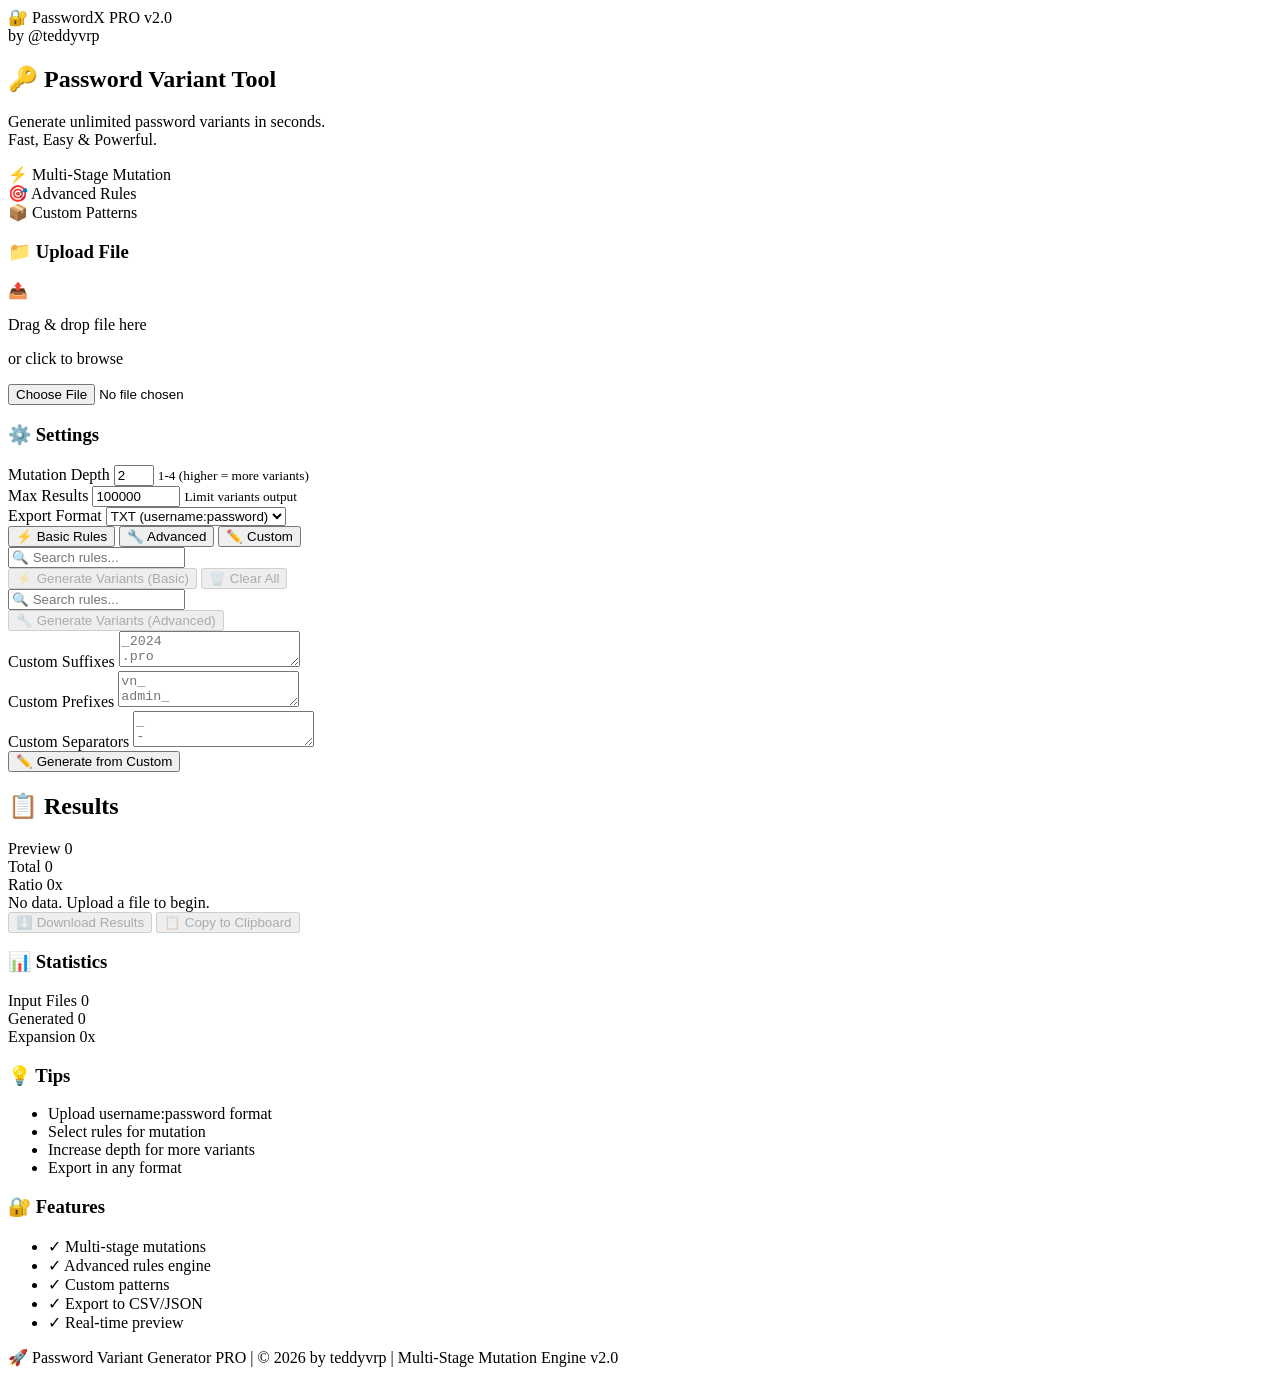
==== index.html @ eb2cd12a "Add files via upload" ====
<!DOCTYPE html>
<html lang="vi">
<head>
  <meta charset="UTF-8">
  <meta name="viewport" content="width=device-width, initial-scale=1.0">
  <title>🔑 Password Variant Tool PRO by @teddyvrp</title>
  <link rel="stylesheet" href="css/style.css">
</head>
<body>
  <!-- Navbar -->
  <nav class="navbar">
    <div class="navbar-container">
      <div class="navbar-logo">
        <span class="logo-icon">🔐</span>
        <span class="logo-text">PasswordX</span>
        <span class="version-badge">PRO v2.0</span>
      </div>
      <div class="navbar-info">
        <span class="by-credit">by @teddyvrp</span>
      </div>
    </div>
  </nav>

  <!-- Hero Section -->
  <section class="hero">
    <div class="hero-background"></div>
    <div class="hero-content">
      <h1 class="hero-title">🔑 Password Variant Tool</h1>
      <p class="hero-subtitle">Generate unlimited password variants in seconds.<br>Fast, Easy & Powerful.</p>
      <div class="hero-features">
        <div class="feature-badge">⚡ Multi-Stage Mutation</div>
        <div class="feature-badge">🎯 Advanced Rules</div>
        <div class="feature-badge">📦 Custom Patterns</div>
      </div>
    </div>
  </section>

  <!-- Main Container -->
  <div class="main-container">
    
    <!-- Left Sidebar -->
    <aside class="sidebar">
      <div class="sidebar-section">
        <h3 class="section-title">📁 Upload File</h3>
        <div class="file-upload" id="uploadArea">
          <div class="upload-icon">📤</div>
          <p class="upload-text">Drag & drop file here</p>
          <p class="upload-hint">or click to browse</p>
          <input type="file" id="fileInput" accept=".txt,.csv" />
        </div>
        <div class="file-stats" id="fileStats" style="display: none;">
          <div class="stat-item">
            <span class="stat-label">File Size</span>
            <span class="stat-value" id="fileSize">0 KB</span>
          </div>
          <div class="stat-item">
            <span class="stat-label">Records</span>
            <span class="stat-value" id="recordCount">0</span>
          </div>
        </div>
      </div>

      <div class="sidebar-section">
        <h3 class="section-title">⚙️ Settings</h3>
        <div class="settings-form">
          <div class="form-group">
            <label>Mutation Depth</label>
            <input type="number" id="mutationDepth" min="1" max="4" value="2">
            <small>1-4 (higher = more variants)</small>
          </div>
          <div class="form-group">
            <label>Max Results</label>
            <input type="number" id="maxResults" min="1000" max="1000000" value="100000">
            <small>Limit variants output</small>
          </div>
          <div class="form-group">
            <label>Export Format</label>
            <select id="exportFormat">
              <option value="txt">TXT (username:password)</option>
              <option value="csv">CSV</option>
              <option value="json">JSON</option>
            </select>
          </div>
        </div>
      </div>
    </aside>

    <!-- Main Content -->
    <main class="content">
      
      <!-- Tabs -->
      <div class="tabs-container">
        <div class="tabs-header">
          <button class="tab-button active" data-tab="basic">
            <span class="tab-icon">⚡</span>
            <span class="tab-label">Basic Rules</span>
          </button>
          <button class="tab-button" data-tab="advanced">
            <span class="tab-icon">🔧</span>
            <span class="tab-label">Advanced</span>
          </button>
          <button class="tab-button" data-tab="custom">
            <span class="tab-icon">✏️</span>
            <span class="tab-label">Custom</span>
          </button>
        </div>

        <!-- Basic Tab -->
        <div class="tab-content active" id="basic">
          <div class="tab-search">
            <input type="text" placeholder="🔍 Search rules..." id="searchBasic" onkeyup="filterRules('basic')">
          </div>
          <div class="rules-grid" id="basicRulesContainer"></div>
          <div class="tab-actions">
            <button class="btn btn-primary" id="generateBasicBtn" onclick="generateVariants('basic')" disabled>
              ⚡ Generate Variants (Basic)
            </button>
            <button class="btn btn-secondary" id="clearBtn" onclick="clearAll()" disabled>
              🗑️ Clear All
            </button>
          </div>
        </div>

        <!-- Advanced Tab -->
        <div class="tab-content" id="advanced">
          <div class="tab-search">
            <input type="text" placeholder="🔍 Search rules..." id="searchAdvanced" onkeyup="filterRules('advanced')">
          </div>
          <div class="rules-grid" id="advancedRulesContainer"></div>
          <div class="tab-actions">
            <button class="btn btn-primary" id="generateAdvBtn" onclick="generateVariants('advanced')" disabled>
              🔧 Generate Variants (Advanced)
            </button>
          </div>
        </div>

        <!-- Custom Tab -->
        <div class="tab-content" id="custom">
          <div class="custom-form">
            <div class="form-group">
              <label>Custom Suffixes</label>
              <textarea id="customSuffixes" placeholder="_2024&#10;.pro&#10;@vip&#10;-love&#10;123"></textarea>
            </div>
            <div class="form-group">
              <label>Custom Prefixes</label>
              <textarea id="customPrefixes" placeholder="vn_&#10;admin_&#10;test_"></textarea>
            </div>
            <div class="form-group">
              <label>Custom Separators</label>
              <textarea id="customSeparators" placeholder="_&#10;-&#10;.&#10;#"></textarea>
            </div>
          </div>
          <div class="tab-actions">
            <button class="btn btn-primary" onclick="generateVariants('custom')">
              ✏️ Generate from Custom
            </button>
          </div>
        </div>
      </div>

      <!-- Results Section -->
      <div class="results-section">
        <div class="results-header">
          <h2>📋 Results</h2>
          <div class="results-stats">
            <div class="stat-badge">
              <span class="stat-label">Preview</span>
              <span class="stat-value" id="count">0</span>
            </div>
            <div class="stat-badge">
              <span class="stat-label">Total</span>
              <span class="stat-value" id="totalCount">0</span>
            </div>
            <div class="stat-badge">
              <span class="stat-label">Ratio</span>
              <span class="stat-value" id="ratioCount">0x</span>
            </div>
          </div>
        </div>

        <!-- Progress Bar -->
        <div class="progress-section" id="progressSection" style="display: none;">
          <div class="progress-info">
            <span>Processing...</span>
            <span id="progressPercent">0%</span>
          </div>
          <div class="progress-bar">
            <div class="progress-fill" id="progressBar"></div>
          </div>
        </div>

        <!-- Output Box -->
        <div class="output-box" id="output">No data. Upload a file to begin.</div>

        <!-- Action Buttons -->
        <div class="results-actions">
          <button class="btn btn-primary" id="downloadBtn" onclick="downloadResults()" disabled>
            ⬇️ Download Results
          </button>
          <button class="btn btn-secondary" id="copyBtn" onclick="copyToClipboard()" disabled>
            📋 Copy to Clipboard
          </button>
          <button class="btn btn-secondary" id="stopBtn" onclick="stopProcessing()" style="display: none;">
            ⏹️ Stop
          </button>
        </div>
      </div>

    </main>

    <!-- Right Sidebar -->
    <aside class="right-sidebar">
      <div class="sidebar-card">
        <h3 class="card-title">📊 Statistics</h3>
        <div class="stats-list">
          <div class="stat-row">
            <span class="stat-name">Input Files</span>
            <span class="stat-num" id="statsFile">0</span>
          </div>
          <div class="stat-row">
            <span class="stat-name">Generated</span>
            <span class="stat-num" id="statsVariants">0</span>
          </div>
          <div class="stat-row">
            <span class="stat-name">Expansion</span>
            <span class="stat-num" id="statsRatio">0x</span>
          </div>
        </div>
      </div>

      <div class="sidebar-card">
        <h3 class="card-title">💡 Tips</h3>
        <ul class="tips-list">
          <li>Upload username:password format</li>
          <li>Select rules for mutation</li>
          <li>Increase depth for more variants</li>
          <li>Export in any format</li>
        </ul>
      </div>

      <div class="sidebar-card">
        <h3 class="card-title">🔐 Features</h3>
        <ul class="features-list">
          <li>✓ Multi-stage mutations</li>
          <li>✓ Advanced rules engine</li>
          <li>✓ Custom patterns</li>
          <li>✓ Export to CSV/JSON</li>
          <li>✓ Real-time preview</li>
        </ul>
      </div>
    </aside>

  </div>

  <!-- Footer -->
  <footer class="footer">
    <div class="footer-content">
      <p>🚀 Password Variant Generator PRO | © 2026 by teddyvrp | Multi-Stage Mutation Engine v2.0</p>
    </div>
  </footer>

  <script src="js/app.js"></script>
</body>
</html>
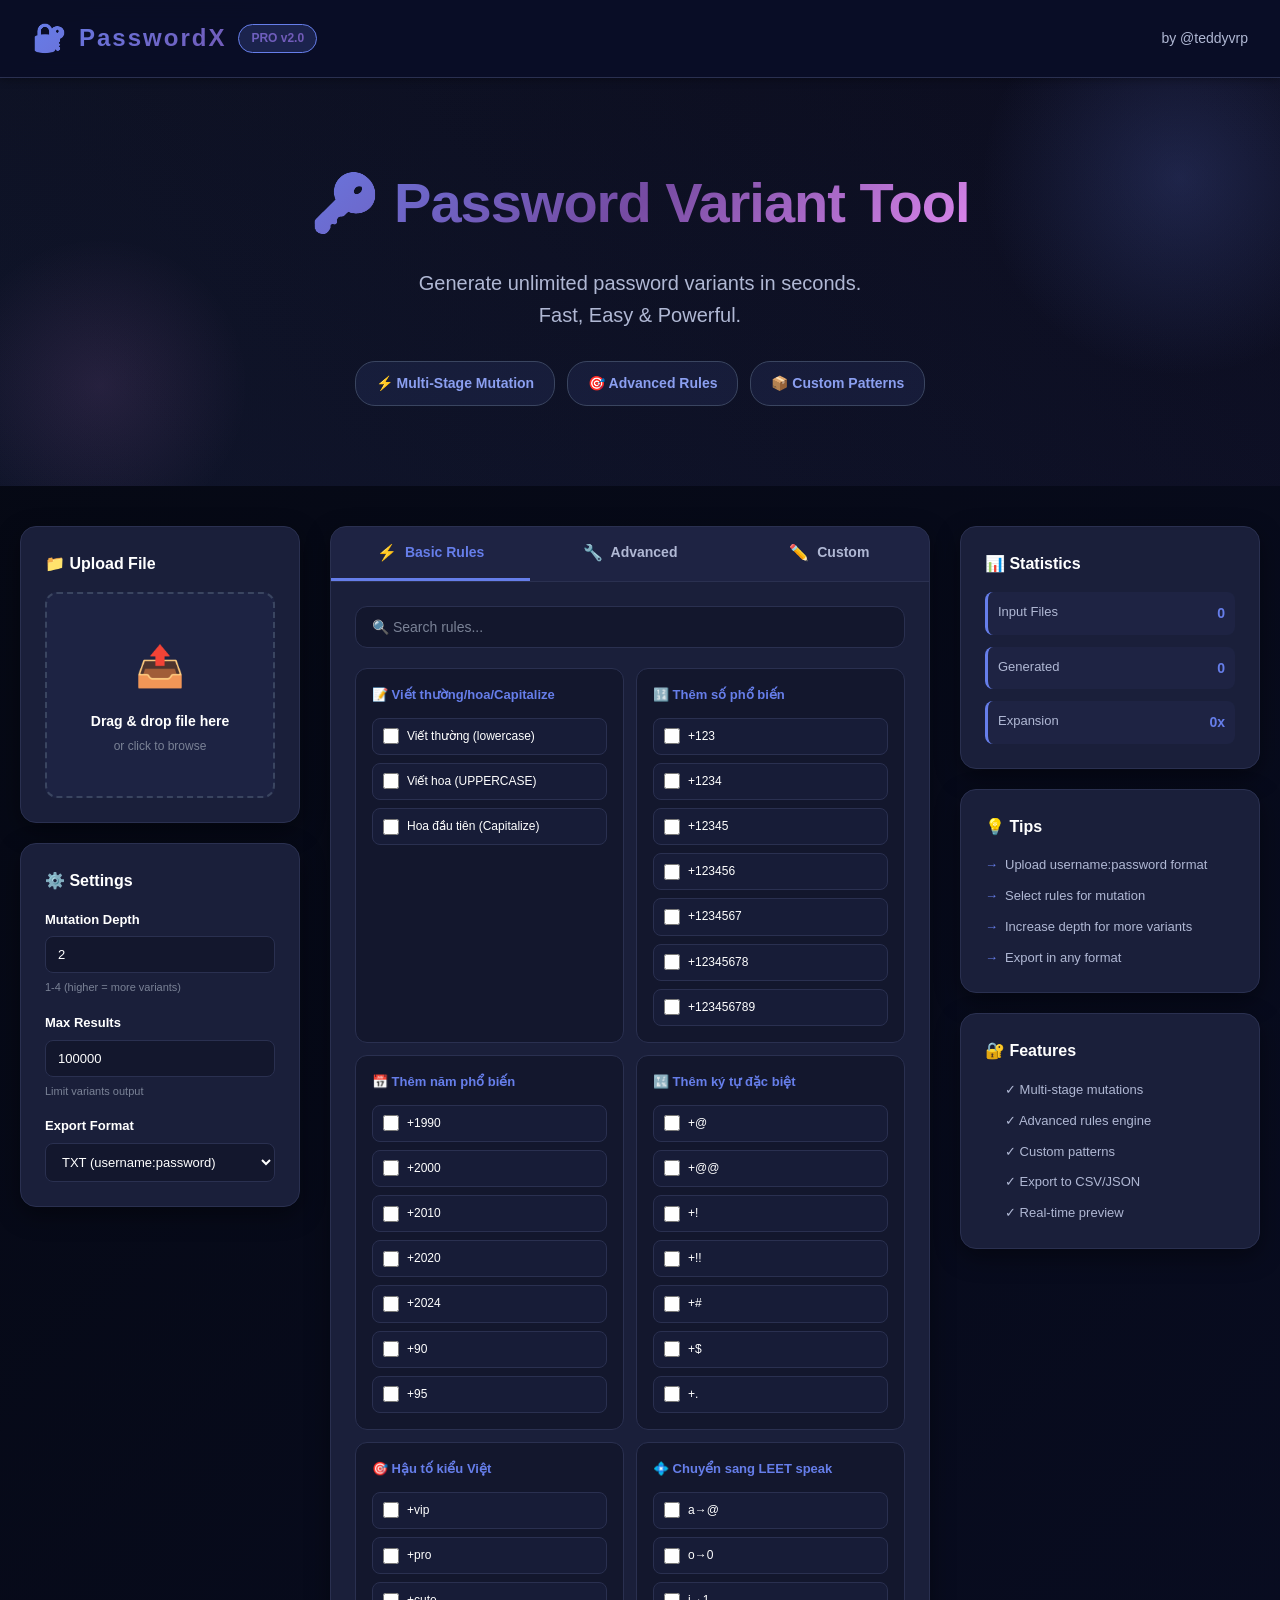
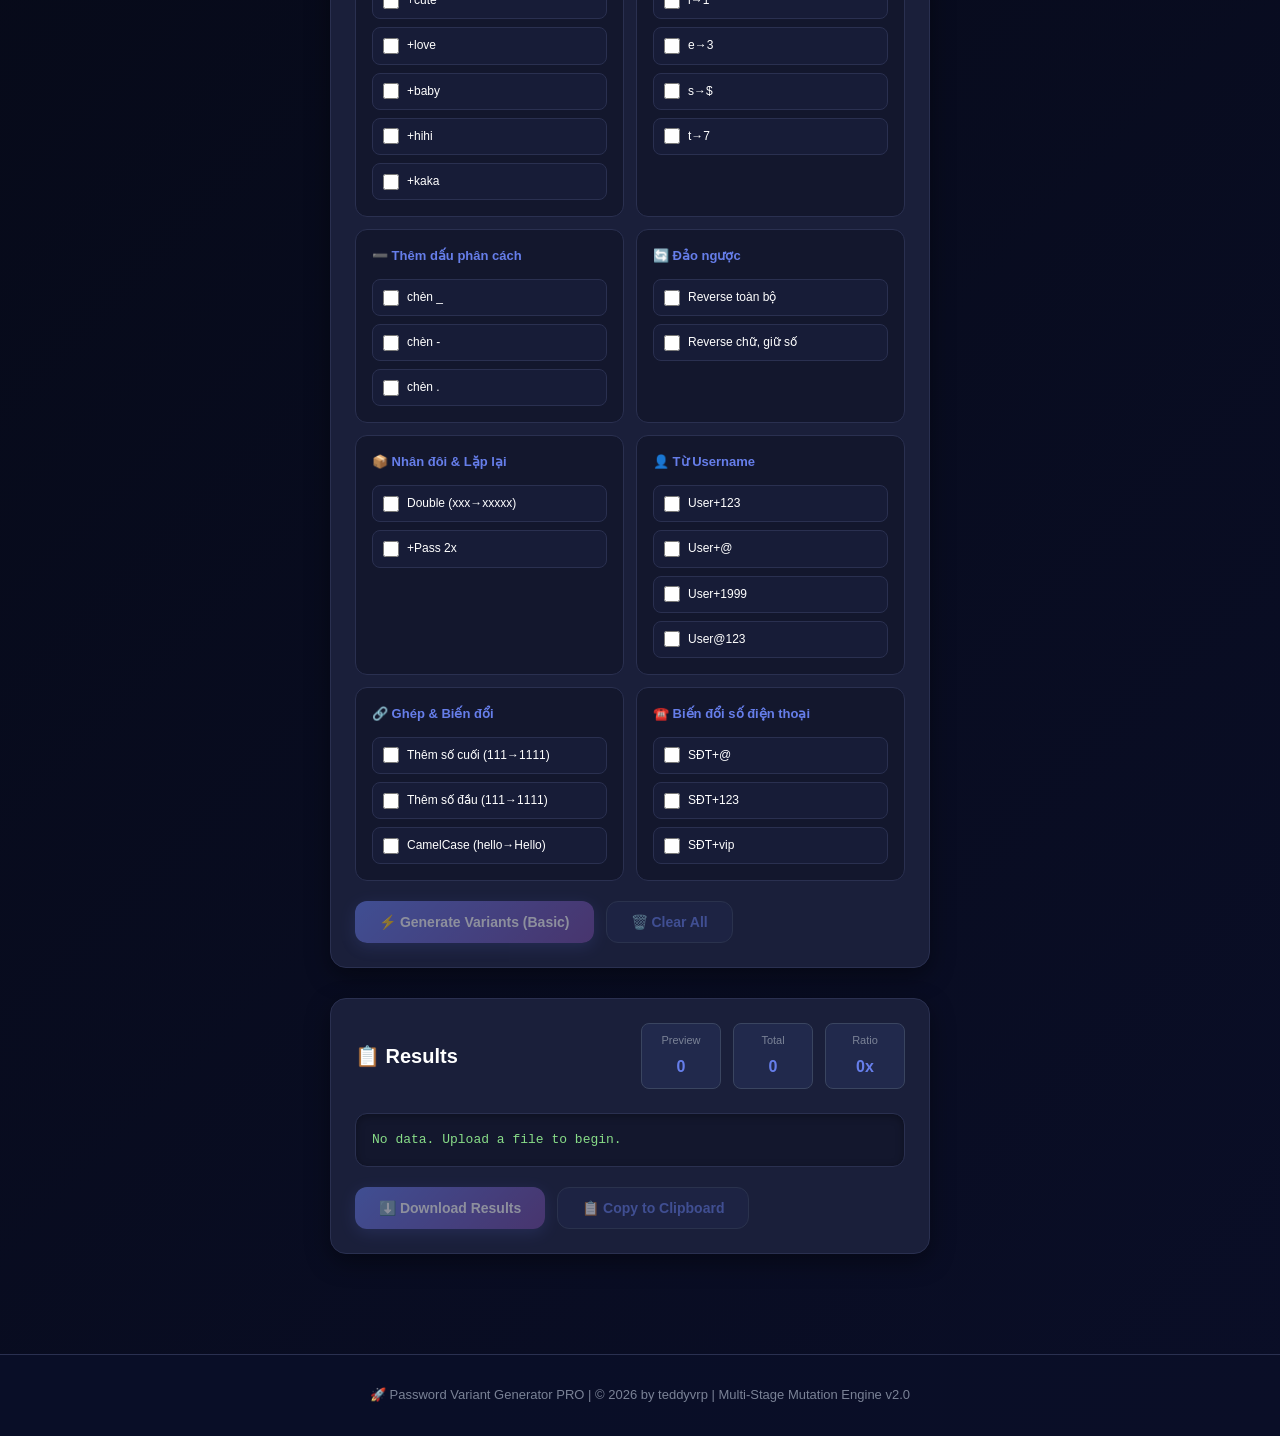
==== commit 71a212b5: "fix: restore variant generation and startup flow Agent-Logs-Url: https://github.com/Khactruongbol/te" ====
--- a/index.html
+++ b/index.html
@@ -4,7 +4,7 @@
   <meta charset="UTF-8">
   <meta name="viewport" content="width=device-width, initial-scale=1.0">
   <title>🔑 Password Variant Tool PRO by @teddyvrp</title>
-  <link rel="stylesheet" href="css/style.css">
+  <link rel="stylesheet" href="style.css">
 </head>
 <body>
   <!-- Navbar -->
@@ -259,6 +259,6 @@
     </div>
   </footer>
 
-  <script src="js/app.js"></script>
-</body>
-</html>+  <script src="app.js"></script>
+</body>
+</html>
--- a/style.css
+++ b/style.css
@@ -0,0 +1,1002 @@
+/* ============================================
+   VARIABLES & ROOT
+   ============================================ */
+
+:root {
+  --primary: #667eea;
+  --primary-light: #8b9ff0;
+  --primary-dark: #5568d3;
+  --secondary: #764ba2;
+  --accent: #f093fb;
+  --success: #4caf50;
+  --error: #f44336;
+  --info: #2196f3;
+
+  --bg-dark: #0a0e27;
+  --bg-darker: #050812;
+  --bg-card: #1a1f3a;
+  --bg-input: #13172d;
+
+  --text-primary: #ffffff;
+  --text-secondary: #b0b8d4;
+  --text-tertiary: #7a8296;
+
+  --border-color: #2a3050;
+  --border-light: #3a4560;
+
+  --shadow-sm: 0 2px 8px rgba(0, 0, 0, 0.3);
+  --shadow-md: 0 8px 24px rgba(0, 0, 0, 0.4);
+  --shadow-lg: 0 20px 60px rgba(0, 0, 0, 0.5);
+
+  --radius-sm: 8px;
+  --radius-md: 12px;
+  --radius-lg: 16px;
+
+  --transition: all 0.3s cubic-bezier(0.4, 0, 0.2, 1);
+}
+
+/* ============================================
+   GLOBAL STYLES
+   ============================================ */
+
+* {
+  margin: 0;
+  padding: 0;
+  box-sizing: border-box;
+}
+
+html {
+  scroll-behavior: smooth;
+}
+
+body {
+  font-family: -apple-system, BlinkMacSystemFont, "Segoe UI", Roboto, "Helvetica Neue", Arial, sans-serif;
+  background: linear-gradient(135deg, var(--bg-darker) 0%, var(--bg-dark) 100%);
+  color: var(--text-primary);
+  line-height: 1.6;
+  min-height: 100vh;
+}
+
+/* ============================================
+   NAVBAR
+   ============================================ */
+
+.navbar {
+  position: sticky;
+  top: 0;
+  z-index: 100;
+  background: rgba(10, 14, 39, 0.95);
+  backdrop-filter: blur(10px);
+  border-bottom: 1px solid var(--border-color);
+  padding: 1rem 2rem;
+  box-shadow: var(--shadow-sm);
+}
+
+.navbar-container {
+  max-width: 1600px;
+  margin: 0 auto;
+  display: flex;
+  justify-content: space-between;
+  align-items: center;
+}
+
+.navbar-logo {
+  display: flex;
+  align-items: center;
+  gap: 12px;
+  font-size: 24px;
+  font-weight: 700;
+  background: linear-gradient(135deg, var(--primary) 0%, var(--secondary) 100%);
+  -webkit-background-clip: text;
+  -webkit-text-fill-color: transparent;
+  background-clip: text;
+}
+
+.logo-icon {
+  font-size: 28px;
+  animation: bounce 2s infinite;
+}
+
+@keyframes bounce {
+  0%, 100% { transform: translateY(0); }
+  50% { transform: translateY(-8px); }
+}
+
+.logo-text {
+  letter-spacing: 2px;
+}
+
+.version-badge {
+  padding: 4px 12px;
+  background: rgba(102, 126, 234, 0.2);
+  border: 1px solid var(--primary);
+  border-radius: 20px;
+  font-size: 12px;
+  font-weight: 600;
+  color: var(--primary);
+}
+
+.navbar-info {
+  display: flex;
+  align-items: center;
+  gap: 20px;
+}
+
+.by-credit {
+  font-size: 14px;
+  color: var(--text-secondary);
+}
+
+/* ============================================
+   HERO SECTION
+   ============================================ */
+
+.hero {
+  position: relative;
+  padding: 80px 40px;
+  text-align: center;
+  overflow: hidden;
+}
+
+.hero-background {
+  position: absolute;
+  top: 0;
+  left: 0;
+  right: 0;
+  bottom: 0;
+  background: linear-gradient(45deg, rgba(102, 126, 234, 0.1) 0%, rgba(118, 75, 162, 0.05) 100%);
+  z-index: -1;
+}
+
+.hero-background::before {
+  content: "";
+  position: absolute;
+  width: 400px;
+  height: 400px;
+  background: radial-gradient(circle, rgba(102, 126, 234, 0.2) 0%, transparent 70%);
+  top: -100px;
+  right: -100px;
+  animation: float 6s ease-in-out infinite;
+}
+
+.hero-background::after {
+  content: "";
+  position: absolute;
+  width: 300px;
+  height: 300px;
+  background: radial-gradient(circle, rgba(240, 147, 251, 0.1) 0%, transparent 70%);
+  bottom: -50px;
+  left: -50px;
+  animation: float 8s ease-in-out infinite reverse;
+}
+
+@keyframes float {
+  0%, 100% { transform: translateY(0px); }
+  50% { transform: translateY(20px); }
+}
+
+.hero-content {
+  position: relative;
+  z-index: 1;
+  max-width: 800px;
+  margin: 0 auto;
+}
+
+.hero-title {
+  font-size: 56px;
+  font-weight: 800;
+  margin-bottom: 20px;
+  background: linear-gradient(135deg, #667eea 0%, #764ba2 50%, #f093fb 100%);
+  -webkit-background-clip: text;
+  -webkit-text-fill-color: transparent;
+  background-clip: text;
+  letter-spacing: -1px;
+}
+
+.hero-subtitle {
+  font-size: 20px;
+  color: var(--text-secondary);
+  margin-bottom: 30px;
+  line-height: 1.6;
+}
+
+.hero-features {
+  display: flex;
+  gap: 12px;
+  justify-content: center;
+  flex-wrap: wrap;
+}
+
+.feature-badge {
+  padding: 10px 20px;
+  background: rgba(102, 126, 234, 0.1);
+  border: 1px solid var(--border-light);
+  border-radius: 20px;
+  font-size: 14px;
+  font-weight: 600;
+  color: var(--primary-light);
+  transition: var(--transition);
+}
+
+.feature-badge:hover {
+  background: rgba(102, 126, 234, 0.2);
+  border-color: var(--primary);
+  transform: translateY(-2px);
+}
+
+/* ============================================
+   MAIN LAYOUT
+   ============================================ */
+
+.main-container {
+  max-width: 1600px;
+  margin: 0 auto;
+  padding: 40px 20px;
+  display: grid;
+  grid-template-columns: 280px 1fr 300px;
+  gap: 30px;
+}
+
+/* ============================================
+   SIDEBAR
+   ============================================ */
+
+.sidebar, .right-sidebar {
+  display: flex;
+  flex-direction: column;
+  gap: 20px;
+}
+
+.sidebar-section, .sidebar-card {
+  background: var(--bg-card);
+  border: 1px solid var(--border-color);
+  border-radius: var(--radius-lg);
+  padding: 24px;
+  box-shadow: var(--shadow-md);
+  transition: var(--transition);
+}
+
+.sidebar-section:hover, .sidebar-card:hover {
+  border-color: var(--border-light);
+  box-shadow: var(--shadow-lg);
+}
+
+.section-title, .card-title {
+  font-size: 16px;
+  font-weight: 700;
+  margin-bottom: 16px;
+  color: var(--text-primary);
+  display: flex;
+  align-items: center;
+  gap: 8px;
+}
+
+/* FILE UPLOAD */
+
+.file-upload {
+  border: 2px dashed var(--border-light);
+  border-radius: var(--radius-md);
+  padding: 40px 20px;
+  text-align: center;
+  cursor: pointer;
+  transition: var(--transition);
+  background: rgba(102, 126, 234, 0.05);
+}
+
+.file-upload:hover {
+  border-color: var(--primary);
+  background: rgba(102, 126, 234, 0.1);
+}
+
+.upload-icon {
+  font-size: 40px;
+  margin-bottom: 12px;
+  animation: bounce 2s infinite;
+}
+
+.upload-text {
+  font-size: 14px;
+  font-weight: 600;
+  color: var(--text-primary);
+  margin-bottom: 4px;
+}
+
+.upload-hint {
+  font-size: 12px;
+  color: var(--text-tertiary);
+}
+
+#fileInput {
+  display: none;
+}
+
+.file-stats {
+  display: grid;
+  gap: 12px;
+  margin-top: 16px;
+}
+
+.stat-item {
+  display: flex;
+  justify-content: space-between;
+  padding: 10px;
+  background: rgba(102, 126, 234, 0.1);
+  border-radius: var(--radius-sm);
+  font-size: 13px;
+}
+
+.stat-label {
+  color: var(--text-secondary);
+}
+
+.stat-value {
+  font-weight: 700;
+  color: var(--primary);
+}
+
+/* SETTINGS FORM */
+
+.settings-form, .custom-form {
+  display: flex;
+  flex-direction: column;
+  gap: 16px;
+}
+
+.form-group {
+  display: flex;
+  flex-direction: column;
+  gap: 6px;
+}
+
+.form-group label {
+  font-size: 13px;
+  font-weight: 600;
+  color: var(--text-primary);
+}
+
+.form-group input,
+.form-group select,
+.form-group textarea {
+  padding: 10px 12px;
+  background: var(--bg-input);
+  border: 1px solid var(--border-color);
+  border-radius: var(--radius-sm);
+  color: var(--text-primary);
+  font-size: 13px;
+  font-family: inherit;
+  transition: var(--transition);
+}
+
+.form-group input:focus,
+.form-group select:focus,
+.form-group textarea:focus {
+  outline: none;
+  border-color: var(--primary);
+  box-shadow: 0 0 0 3px rgba(102, 126, 234, 0.1);
+  background: rgba(102, 126, 234, 0.05);
+}
+
+.form-group small {
+  font-size: 11px;
+  color: var(--text-tertiary);
+}
+
+.form-group textarea {
+  resize: vertical;
+  min-height: 100px;
+  font-family: "Courier New", monospace;
+}
+
+/* STATISTICS CARDS */
+
+.stats-list {
+  display: flex;
+  flex-direction: column;
+  gap: 12px;
+}
+
+.stat-row {
+  display: flex;
+  justify-content: space-between;
+  padding: 10px;
+  background: rgba(102, 126, 234, 0.05);
+  border-radius: var(--radius-sm);
+  border-left: 3px solid var(--primary);
+}
+
+.stat-name {
+  font-size: 13px;
+  color: var(--text-secondary);
+}
+
+.stat-num {
+  font-size: 14px;
+  font-weight: 700;
+  color: var(--primary);
+}
+
+/* TIPS & FEATURES */
+
+.tips-list, .features-list {
+  list-style: none;
+  display: flex;
+  flex-direction: column;
+  gap: 10px;
+}
+
+.tips-list li, .features-list li {
+  font-size: 13px;
+  color: var(--text-secondary);
+  padding-left: 20px;
+  position: relative;
+}
+
+.tips-list li::before {
+  content: "→";
+  position: absolute;
+  left: 0;
+  color: var(--primary);
+  font-weight: 700;
+}
+
+.features-list li::before {
+  content: "";
+  position: absolute;
+  left: 0;
+}
+
+/* ============================================
+   MAIN CONTENT
+   ============================================ */
+
+.content {
+  display: flex;
+  flex-direction: column;
+  gap: 30px;
+}
+
+/* TABS */
+
+.tabs-container {
+  background: var(--bg-card);
+  border: 1px solid var(--border-color);
+  border-radius: var(--radius-lg);
+  overflow: hidden;
+  box-shadow: var(--shadow-md);
+}
+
+.tabs-header {
+  display: flex;
+  border-bottom: 1px solid var(--border-color);
+  background: rgba(102, 126, 234, 0.05);
+}
+
+.tab-button {
+  flex: 1;
+  padding: 16px 20px;
+  background: none;
+  border: none;
+  color: var(--text-secondary);
+  cursor: pointer;
+  font-size: 14px;
+  font-weight: 600;
+  display: flex;
+  align-items: center;
+  justify-content: center;
+  gap: 8px;
+  transition: var(--transition);
+  border-bottom: 3px solid transparent;
+  position: relative;
+}
+
+.tab-button:hover {
+  color: var(--primary-light);
+}
+
+.tab-button.active {
+  color: var(--primary);
+  border-bottom-color: var(--primary);
+}
+
+.tab-icon {
+  font-size: 16px;
+}
+
+.tab-label {
+  font-weight: 600;
+}
+
+.tab-content {
+  display: none;
+  padding: 24px;
+}
+
+.tab-content.active {
+  display: block;
+  animation: fadeIn 0.3s ease;
+}
+
+@keyframes fadeIn {
+  from { opacity: 0; transform: translateY(10px); }
+  to { opacity: 1; transform: translateY(0); }
+}
+
+.tab-search {
+  margin-bottom: 20px;
+}
+
+.tab-search input {
+  width: 100%;
+  padding: 12px 16px;
+  background: var(--bg-input);
+  border: 1px solid var(--border-color);
+  border-radius: var(--radius-md);
+  color: var(--text-primary);
+  font-size: 14px;
+  transition: var(--transition);
+}
+
+.tab-search input:focus {
+  outline: none;
+  border-color: var(--primary);
+  box-shadow: 0 0 0 3px rgba(102, 126, 234, 0.1);
+}
+
+.tab-search input::placeholder {
+  color: var(--text-tertiary);
+}
+
+/* RULES GRID */
+
+.rules-grid {
+  display: grid;
+  grid-template-columns: repeat(auto-fill, minmax(200px, 1fr));
+  gap: 12px;
+  margin-bottom: 20px;
+}
+
+.rule-group {
+  background: var(--bg-input);
+  border: 1px solid var(--border-color);
+  border-radius: var(--radius-md);
+  padding: 16px;
+  transition: var(--transition);
+}
+
+.rule-group:hover {
+  border-color: var(--primary);
+  box-shadow: 0 4px 12px rgba(102, 126, 234, 0.15);
+}
+
+.rule-group > label {
+  font-size: 13px;
+  font-weight: 700;
+  color: var(--primary);
+  display: block;
+  margin-bottom: 12px;
+}
+
+.subrules {
+  display: flex;
+  flex-direction: column;
+  gap: 8px;
+}
+
+.subrules label {
+  display: flex;
+  align-items: center;
+  padding: 8px 10px;
+  background: rgba(102, 126, 234, 0.05);
+  border: 1px solid var(--border-color);
+  border-radius: var(--radius-sm);
+  cursor: pointer;
+  font-size: 12px;
+  transition: var(--transition);
+}
+
+.subrules label:hover {
+  background: rgba(102, 126, 234, 0.1);
+  border-color: var(--primary);
+}
+
+.subrules input[type="checkbox"] {
+  width: 16px;
+  height: 16px;
+  margin-right: 8px;
+  cursor: pointer;
+  accent-color: var(--primary);
+}
+
+.subrules label:has(input:checked) {
+  background: rgba(102, 126, 234, 0.2);
+  border-color: var(--primary);
+  color: var(--primary);
+}
+
+.tab-actions {
+  display: flex;
+  gap: 12px;
+  flex-wrap: wrap;
+}
+
+/* RESULTS SECTION */
+
+.results-section {
+  background: var(--bg-card);
+  border: 1px solid var(--border-color);
+  border-radius: var(--radius-lg);
+  padding: 24px;
+  box-shadow: var(--shadow-md);
+}
+
+.results-header {
+  display: flex;
+  justify-content: space-between;
+  align-items: center;
+  margin-bottom: 24px;
+  flex-wrap: wrap;
+  gap: 16px;
+}
+
+.results-header h2 {
+  font-size: 20px;
+  color: var(--text-primary);
+}
+
+.results-stats {
+  display: flex;
+  gap: 12px;
+  flex-wrap: wrap;
+}
+
+.stat-badge {
+  background: rgba(102, 126, 234, 0.1);
+  border: 1px solid var(--border-light);
+  border-radius: var(--radius-sm);
+  padding: 8px 12px;
+  display: flex;
+  flex-direction: column;
+  align-items: center;
+  gap: 4px;
+  min-width: 80px;
+}
+
+.stat-badge .stat-label {
+  font-size: 11px;
+  color: var(--text-tertiary);
+}
+
+.stat-badge .stat-value {
+  font-size: 16px;
+  font-weight: 700;
+  color: var(--primary);
+}
+
+/* PROGRESS BAR */
+
+.progress-section {
+  margin-bottom: 20px;
+}
+
+.progress-info {
+  display: flex;
+  justify-content: space-between;
+  margin-bottom: 8px;
+  font-size: 13px;
+  color: var(--text-secondary);
+}
+
+.progress-bar {
+  width: 100%;
+  height: 6px;
+  background: var(--bg-input);
+  border-radius: 10px;
+  overflow: hidden;
+  border: 1px solid var(--border-color);
+}
+
+.progress-fill {
+  height: 100%;
+  background: linear-gradient(90deg, var(--primary), var(--secondary));
+  width: 0%;
+  transition: width 0.3s ease;
+}
+
+/* OUTPUT BOX */
+
+.output-box {
+  background: var(--bg-input);
+  border: 1px solid var(--border-color);
+  border-radius: var(--radius-md);
+  padding: 16px;
+  font-family: "Courier New", monospace;
+  font-size: 13px;
+  color: #88dd88;
+  white-space: pre-wrap;
+  word-wrap: break-word;
+  max-height: 500px;
+  overflow-y: auto;
+  line-height: 1.6;
+  margin-bottom: 20px;
+  box-shadow: inset 0 2px 8px rgba(0, 0, 0, 0.3);
+}
+
+.output-box::-webkit-scrollbar {
+  width: 8px;
+}
+
+.output-box::-webkit-scrollbar-track {
+  background: var(--bg-input);
+  border-radius: 10px;
+}
+
+.output-box::-webkit-scrollbar-thumb {
+  background: var(--primary);
+  border-radius: 10px;
+}
+
+.output-box::-webkit-scrollbar-thumb:hover {
+  background: var(--primary-light);
+}
+
+/* ACTION BUTTONS */
+
+.results-actions {
+  display: flex;
+  gap: 12px;
+  flex-wrap: wrap;
+}
+
+/* ============================================
+   BUTTONS
+   ============================================ */
+
+.btn {
+  padding: 12px 24px;
+  border: none;
+  border-radius: var(--radius-md);
+  cursor: pointer;
+  font-size: 14px;
+  font-weight: 600;
+  transition: var(--transition);
+  display: inline-flex;
+  align-items: center;
+  gap: 8px;
+  white-space: nowrap;
+}
+
+.btn-primary {
+  background: linear-gradient(135deg, var(--primary) 0%, var(--secondary) 100%);
+  color: white;
+  box-shadow: 0 4px 16px rgba(102, 126, 234, 0.3);
+}
+
+.btn-primary:hover:not(:disabled) {
+  transform: translateY(-2px);
+  box-shadow: 0 8px 24px rgba(102, 126, 234, 0.4);
+}
+
+.btn-primary:active:not(:disabled) {
+  transform: translateY(0);
+}
+
+.btn-secondary {
+  background: rgba(102, 126, 234, 0.1);
+  color: var(--primary);
+  border: 1px solid var(--border-light);
+}
+
+.btn-secondary:hover:not(:disabled) {
+  background: rgba(102, 126, 234, 0.2);
+  border-color: var(--primary);
+}
+
+.btn:disabled {
+  opacity: 0.5;
+  cursor: not-allowed;
+}
+
+/* ============================================
+   FOOTER
+   ============================================ */
+
+.footer {
+  background: rgba(10, 14, 39, 0.95);
+  border-top: 1px solid var(--border-color);
+  padding: 30px 20px;
+  text-align: center;
+  margin-top: 60px;
+}
+
+.footer-content p {
+  color: var(--text-tertiary);
+  font-size: 13px;
+}
+
+/* ============================================
+   NOTIFICATIONS
+   ============================================ */
+
+.toast {
+  position: fixed;
+  bottom: 30px;
+  right: 30px;
+  background: var(--bg-card);
+  color: var(--text-primary);
+  padding: 16px 24px;
+  border-radius: var(--radius-md);
+  box-shadow: var(--shadow-lg);
+  border: 1px solid var(--border-color);
+  animation: slideUp 0.3s ease;
+  z-index: 1000;
+  max-width: 300px;
+  font-size: 14px;
+}
+
+.toast.success {
+  border-left: 4px solid var(--success);
+}
+
+.toast.error {
+  border-left: 4px solid var(--error);
+}
+
+.toast.info {
+  border-left: 4px solid var(--info);
+}
+
+@keyframes slideUp {
+  from {
+    transform: translateY(100px);
+    opacity: 0;
+  }
+  to {
+    transform: translateY(0);
+    opacity: 1;
+  }
+}
+
+.toast.hide {
+  animation: slideDown 0.3s ease forwards;
+}
+
+@keyframes slideDown {
+  from {
+    transform: translateY(0);
+    opacity: 1;
+  }
+  to {
+    transform: translateY(100px);
+    opacity: 0;
+  }
+}
+
+/* ============================================
+   RESPONSIVE
+   ============================================ */
+
+@media (max-width: 1200px) {
+  .main-container {
+    grid-template-columns: 1fr;
+  }
+
+  .sidebar, .right-sidebar {
+    display: grid;
+    grid-template-columns: repeat(auto-fit, minmax(250px, 1fr));
+    gap: 20px;
+  }
+}
+
+@media (max-width: 768px) {
+  .hero {
+    padding: 40px 20px;
+  }
+
+  .hero-title {
+    font-size: 36px;
+  }
+
+  .hero-subtitle {
+    font-size: 16px;
+  }
+
+  .tabs-header {
+    flex-wrap: wrap;
+  }
+
+  .tab-button {
+    flex: 0 1 auto;
+    padding: 12px 16px;
+    font-size: 12px;
+  }
+
+  .tab-icon {
+    font-size: 14px;
+  }
+
+  .rules-grid {
+    grid-template-columns: repeat(auto-fill, minmax(150px, 1fr));
+  }
+
+  .main-container {
+    padding: 20px 10px;
+  }
+
+  .navbar {
+    padding: 1rem;
+  }
+
+  .navbar-container {
+    flex-direction: column;
+    gap: 12px;
+  }
+
+  .results-header {
+    flex-direction: column;
+    align-items: flex-start;
+  }
+
+  .results-stats {
+    width: 100%;
+  }
+
+  .btn {
+    flex: 1;
+    justify-content: center;
+  }
+
+  .tab-actions, .results-actions {
+    flex-direction: column;
+  }
+
+  .tab-actions .btn, .results-actions .btn {
+    width: 100%;
+  }
+}
+
+@media (max-width: 480px) {
+  .hero {
+    padding: 30px 15px;
+  }
+
+  .hero-title {
+    font-size: 28px;
+  }
+
+  .hero-subtitle {
+    font-size: 14px;
+  }
+
+  .hero-features {
+    flex-direction: column;
+  }
+
+  .feature-badge {
+    width: 100%;
+  }
+
+  .navbar-logo {
+    font-size: 18px;
+  }
+
+  .main-container {
+    gap: 15px;
+  }
+
+  .sidebar-section, .sidebar-card {
+    padding: 16px;
+  }
+
+  .tab-content {
+    padding: 16px;
+  }
+
+  .output-box {
+    font-size: 12px;
+    max-height: 300px;
+  }
+
+  .stat-badge {
+    flex: 1;
+  }
+}
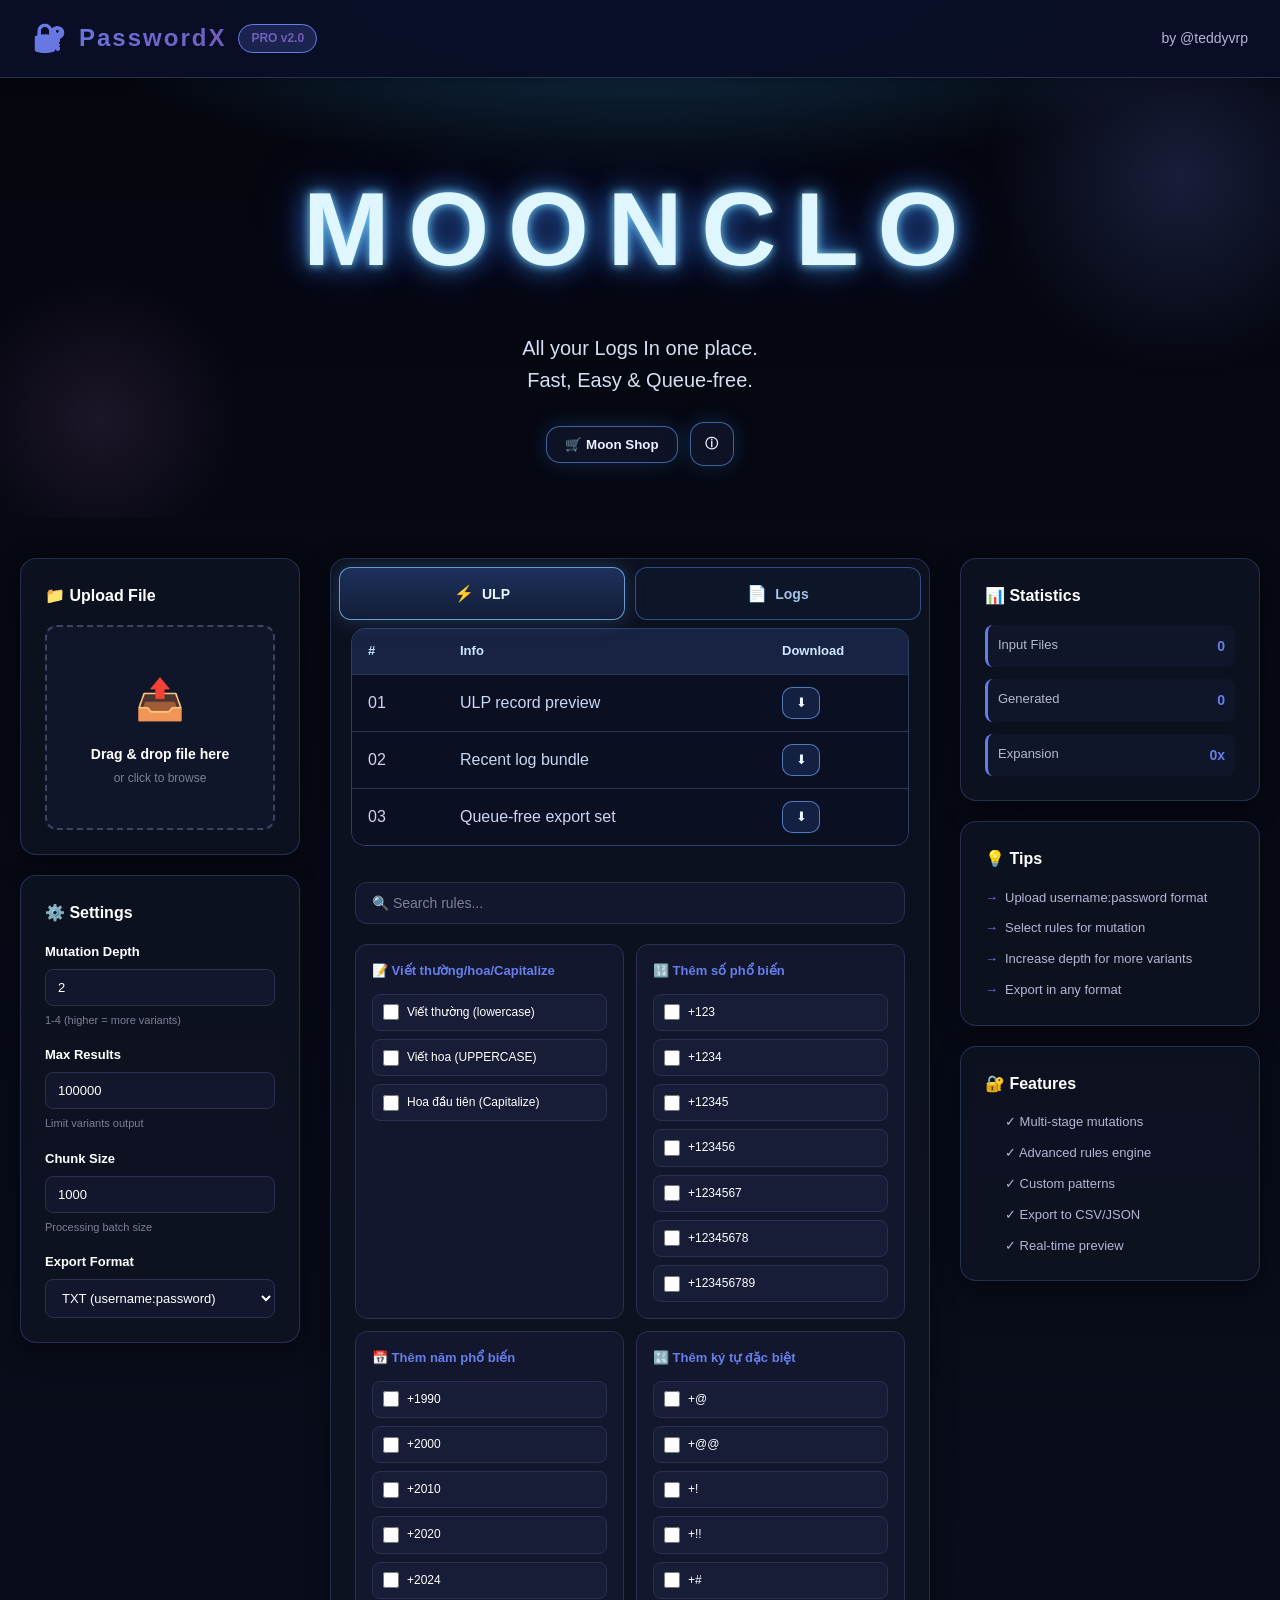
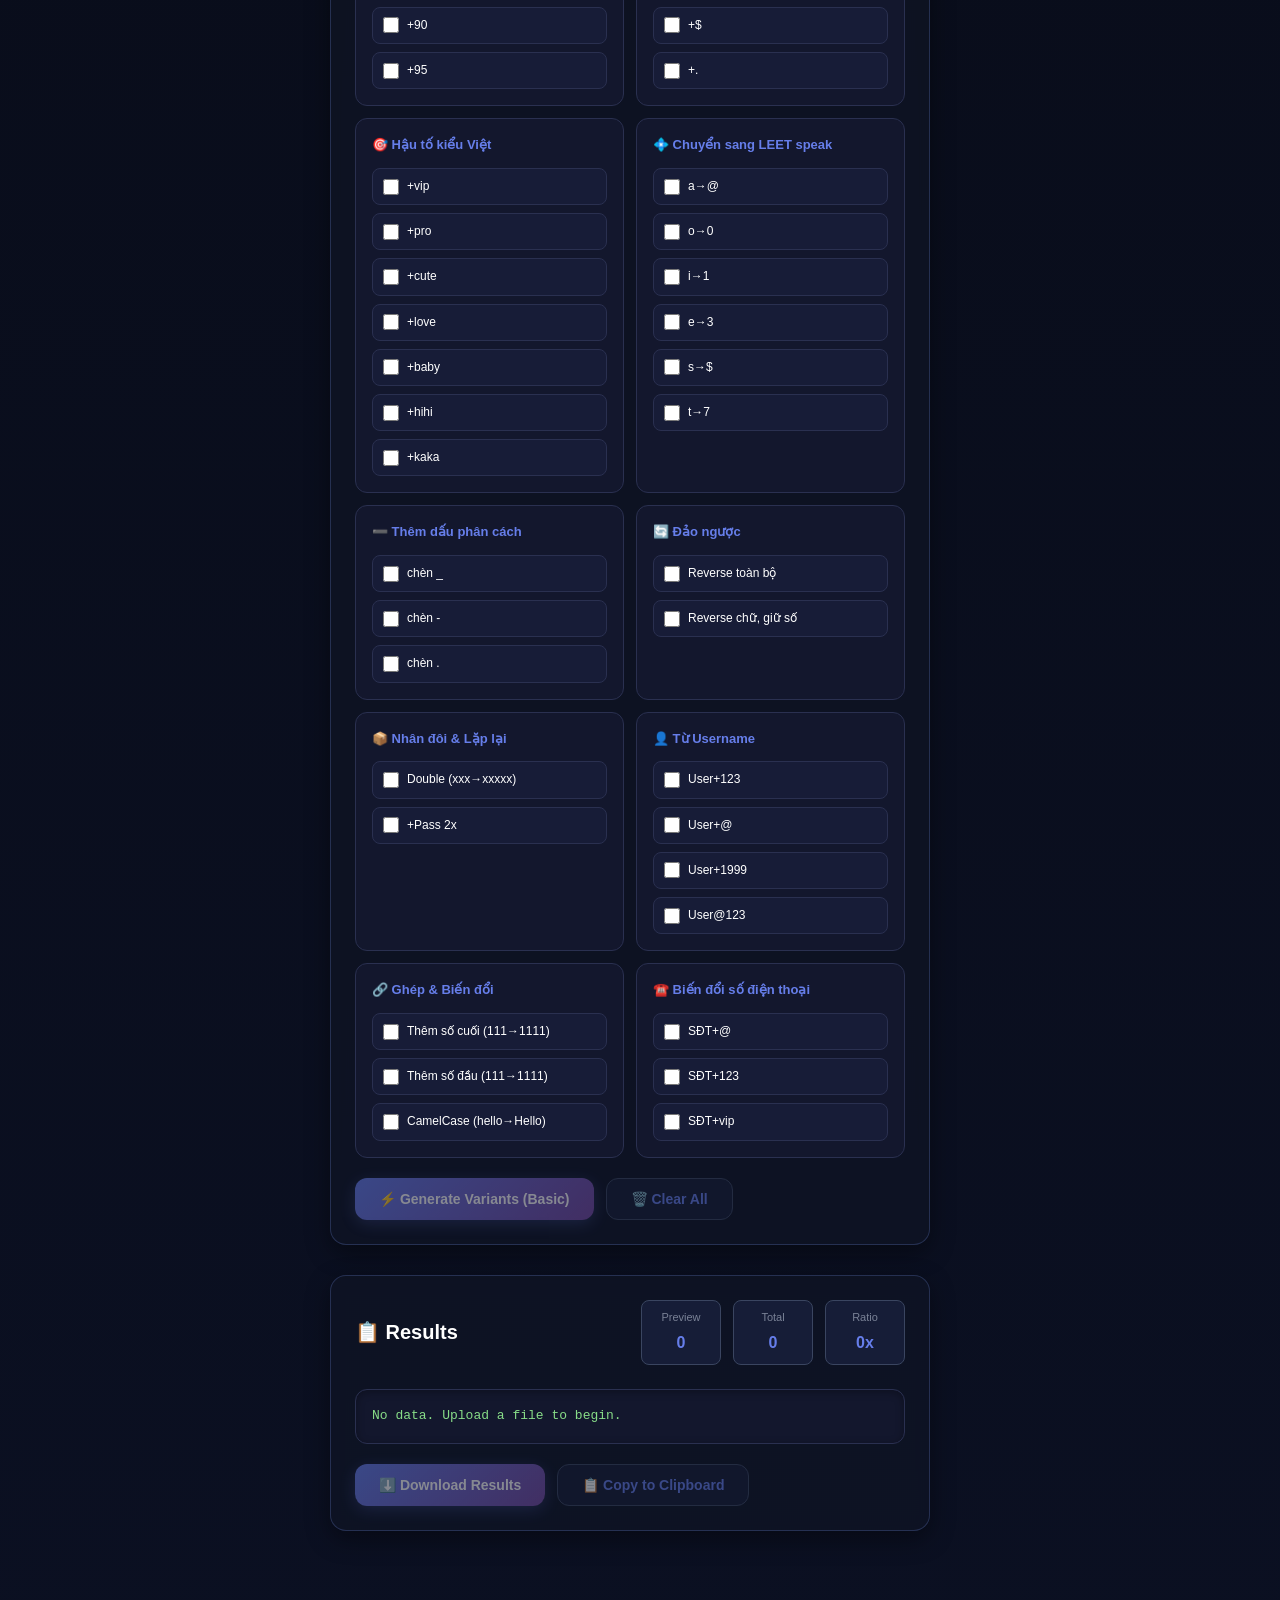
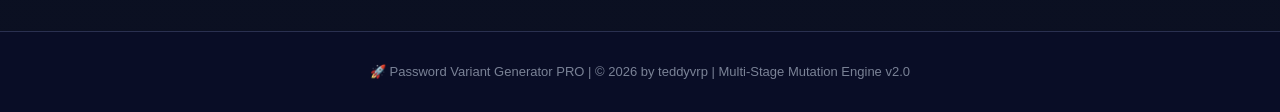
==== commit 10cc8eaa: "feat: redesign frontend with moonclo-inspired dark neon layout Agent-Logs-Url: https://github.com/Kh" ====
--- a/index.html
+++ b/index.html
@@ -5,9 +5,20 @@
   <meta name="viewport" content="width=device-width, initial-scale=1.0">
   <title>🔑 Password Variant Tool PRO by @teddyvrp</title>
   <link rel="stylesheet" href="style.css">
-</head>
-<body>
-  <!-- Navbar -->
+</head>
+<body>
+  <div class="snowflakes" aria-hidden="true">
+    <span class="snowflake"></span>
+    <span class="snowflake"></span>
+    <span class="snowflake"></span>
+    <span class="snowflake"></span>
+    <span class="snowflake"></span>
+    <span class="snowflake"></span>
+    <span class="snowflake"></span>
+    <span class="snowflake"></span>
+  </div>
+
+  <!-- Navbar -->
   <nav class="navbar">
     <div class="navbar-container">
       <div class="navbar-logo">
@@ -25,13 +36,12 @@
   <section class="hero">
     <div class="hero-background"></div>
     <div class="hero-content">
-      <h1 class="hero-title">🔑 Password Variant Tool</h1>
-      <p class="hero-subtitle">Generate unlimited password variants in seconds.<br>Fast, Easy & Powerful.</p>
-      <div class="hero-features">
-        <div class="feature-badge">⚡ Multi-Stage Mutation</div>
-        <div class="feature-badge">🎯 Advanced Rules</div>
-        <div class="feature-badge">📦 Custom Patterns</div>
-      </div>
+      <h1 class="hero-title">MOONCLO</h1>
+      <p class="hero-subtitle">All your Logs In one place.<br>Fast, Easy & Queue-free.</p>
+      <div class="hero-actions">
+        <button class="hero-action-btn">🛒 Moon Shop</button>
+        <button class="hero-action-icon" aria-label="Info">ⓘ</button>
+      </div>
     </div>
   </section>
 
@@ -68,14 +78,19 @@
             <input type="number" id="mutationDepth" min="1" max="4" value="2">
             <small>1-4 (higher = more variants)</small>
           </div>
-          <div class="form-group">
-            <label>Max Results</label>
-            <input type="number" id="maxResults" min="1000" max="1000000" value="100000">
-            <small>Limit variants output</small>
-          </div>
-          <div class="form-group">
-            <label>Export Format</label>
-            <select id="exportFormat">
+          <div class="form-group">
+            <label>Max Results</label>
+            <input type="number" id="maxResults" min="1000" max="1000000" value="100000">
+            <small>Limit variants output</small>
+          </div>
+          <div class="form-group">
+            <label>Chunk Size</label>
+            <input type="number" id="chunkSize" min="100" max="5000" value="1000">
+            <small>Processing batch size</small>
+          </div>
+          <div class="form-group">
+            <label>Export Format</label>
+            <select id="exportFormat">
               <option value="txt">TXT (username:password)</option>
               <option value="csv">CSV</option>
               <option value="json">JSON</option>
@@ -91,21 +106,44 @@
       <!-- Tabs -->
       <div class="tabs-container">
         <div class="tabs-header">
-          <button class="tab-button active" data-tab="basic">
-            <span class="tab-icon">⚡</span>
-            <span class="tab-label">Basic Rules</span>
-          </button>
-          <button class="tab-button" data-tab="advanced">
-            <span class="tab-icon">🔧</span>
-            <span class="tab-label">Advanced</span>
-          </button>
+          <button class="tab-button active" data-tab="basic">
+            <span class="tab-icon">⚡</span>
+            <span class="tab-label">ULP</span>
+          </button>
+          <button class="tab-button" data-tab="advanced">
+            <span class="tab-icon">📄</span>
+            <span class="tab-label">Logs</span>
+          </button>
           <button class="tab-button" data-tab="custom">
             <span class="tab-icon">✏️</span>
             <span class="tab-label">Custom</span>
           </button>
-        </div>
-
-        <!-- Basic Tab -->
+        </div>
+
+        <div class="records-table-card">
+          <div class="records-table-header">
+            <span>#</span>
+            <span>Info</span>
+            <span>Download</span>
+          </div>
+          <div class="records-table-row">
+            <span>01</span>
+            <span>ULP record preview</span>
+            <button class="records-download">⬇</button>
+          </div>
+          <div class="records-table-row">
+            <span>02</span>
+            <span>Recent log bundle</span>
+            <button class="records-download">⬇</button>
+          </div>
+          <div class="records-table-row">
+            <span>03</span>
+            <span>Queue-free export set</span>
+            <button class="records-download">⬇</button>
+          </div>
+        </div>
+
+        <!-- Basic Tab -->
         <div class="tab-content active" id="basic">
           <div class="tab-search">
             <input type="text" placeholder="🔍 Search rules..." id="searchBasic" onkeyup="filterRules('basic')">
@@ -115,9 +153,9 @@
             <button class="btn btn-primary" id="generateBasicBtn" onclick="generateVariants('basic')" disabled>
               ⚡ Generate Variants (Basic)
             </button>
-            <button class="btn btn-secondary" id="clearBtn" onclick="clearAll()" disabled>
-              🗑️ Clear All
-            </button>
+            <button class="btn btn-secondary" id="clearBasicBtn" onclick="clearAll()" disabled>
+              🗑️ Clear All
+            </button>
           </div>
         </div>
 
--- a/style.css
+++ b/style.css
@@ -954,7 +954,7 @@
   }
 }
 
-@media (max-width: 480px) {
+@media (max-width: 480px) {
   .hero {
     padding: 30px 15px;
   }
@@ -996,7 +996,229 @@
     max-height: 300px;
   }
 
-  .stat-badge {
-    flex: 1;
-  }
-}+  .stat-badge {
+    flex: 1;
+  }
+}
+
+/* ============================================
+   MOONCLO UI REDESIGN OVERRIDES
+   ============================================ */
+
+body {
+  background:
+    radial-gradient(900px 320px at 50% -40px, rgba(55, 175, 255, 0.35), transparent 70%),
+    linear-gradient(180deg, #04050d 0%, #090d1b 45%, #0b1022 100%);
+}
+
+.hero {
+  padding-top: 68px;
+  padding-bottom: 52px;
+}
+
+.hero-background {
+  background: transparent;
+}
+
+.hero-title {
+  font-size: clamp(56px, 10vw, 104px);
+  font-weight: 900;
+  letter-spacing: 0.18em;
+  color: #dff6ff;
+  background: none;
+  -webkit-text-fill-color: initial;
+  text-shadow:
+    0 0 10px rgba(130, 220, 255, 0.9),
+    0 0 26px rgba(56, 160, 255, 0.75),
+    0 0 50px rgba(61, 84, 255, 0.55);
+}
+
+.hero-subtitle {
+  color: #d5def2;
+  max-width: 520px;
+  margin: 0 auto 26px;
+}
+
+.hero-actions {
+  display: inline-flex;
+  align-items: center;
+  gap: 12px;
+}
+
+.hero-action-btn,
+.hero-action-icon {
+  border-radius: 14px;
+  border: 1px solid rgba(106, 168, 255, 0.55);
+  background: rgba(17, 24, 47, 0.72);
+  color: #e8f4ff;
+  padding: 10px 18px;
+  font-weight: 600;
+  cursor: pointer;
+  transition: var(--transition);
+  box-shadow: 0 0 22px rgba(56, 144, 255, 0.22);
+}
+
+.hero-action-icon {
+  width: 44px;
+  height: 44px;
+  padding: 0;
+  display: inline-flex;
+  justify-content: center;
+  align-items: center;
+}
+
+.hero-action-btn:hover,
+.hero-action-icon:hover {
+  border-color: #8aceff;
+  transform: translateY(-2px);
+  box-shadow: 0 0 26px rgba(104, 197, 255, 0.4);
+}
+
+.sidebar-section,
+.sidebar-card,
+.tabs-container,
+.results-section {
+  background: rgba(15, 20, 37, 0.75);
+  border-color: rgba(109, 137, 214, 0.26);
+  backdrop-filter: blur(6px);
+}
+
+.tabs-header {
+  padding: 8px;
+  gap: 10px;
+  border-bottom: 0;
+  background: transparent;
+}
+
+.tabs-header .tab-button {
+  border: 1px solid rgba(94, 146, 255, 0.45);
+  border-radius: 12px;
+  background: rgba(15, 24, 45, 0.72);
+  color: #a6bfe8;
+}
+
+.tabs-header .tab-button.active {
+  color: #e8f5ff;
+  background: linear-gradient(180deg, rgba(32, 51, 98, 0.92), rgba(20, 30, 58, 0.92));
+  border-color: rgba(131, 195, 255, 0.75);
+  box-shadow: 0 0 20px rgba(89, 180, 255, 0.25);
+}
+
+.tabs-header .tab-button[data-tab="custom"] {
+  display: none;
+}
+
+.records-table-card {
+  margin: 0 20px 12px;
+  border-radius: 14px;
+  border: 1px solid rgba(92, 129, 209, 0.42);
+  overflow: hidden;
+}
+
+.records-table-header,
+.records-table-row {
+  display: grid;
+  grid-template-columns: 80px 1fr 110px;
+  align-items: center;
+  gap: 12px;
+  padding: 12px 16px;
+}
+
+.records-table-header {
+  background: rgba(27, 37, 72, 0.88);
+  color: #cde7ff;
+  font-size: 13px;
+  font-weight: 700;
+}
+
+.records-table-row {
+  border-top: 1px solid rgba(72, 95, 154, 0.45);
+  background: rgba(10, 17, 35, 0.7);
+  color: #c8d8f4;
+  transition: background 0.25s ease;
+}
+
+.records-table-row:hover {
+  background: rgba(32, 50, 92, 0.62);
+}
+
+.records-download {
+  border: 1px solid rgba(113, 173, 255, 0.65);
+  border-radius: 10px;
+  background: rgba(22, 37, 74, 0.8);
+  color: #ecf6ff;
+  width: 38px;
+  height: 32px;
+  cursor: pointer;
+}
+
+.records-download:hover {
+  box-shadow: 0 0 16px rgba(86, 171, 255, 0.45);
+}
+
+.snowflakes {
+  pointer-events: none;
+  position: fixed;
+  inset: -10% 0 0;
+  z-index: 0;
+  overflow: hidden;
+}
+
+.navbar,
+.hero,
+.main-container,
+.footer {
+  position: relative;
+  z-index: 1;
+}
+
+.snowflake {
+  position: absolute;
+  top: -12px;
+  width: 6px;
+  height: 6px;
+  border-radius: 50%;
+  background: rgba(215, 239, 255, 0.88);
+  box-shadow: 0 0 16px rgba(143, 215, 255, 0.65);
+  animation: snowfall linear infinite;
+}
+
+.snowflake:nth-child(1) { left: 6%; animation-duration: 7s; animation-delay: 0s; }
+.snowflake:nth-child(2) { left: 18%; animation-duration: 9s; animation-delay: 1.2s; }
+.snowflake:nth-child(3) { left: 31%; animation-duration: 8s; animation-delay: 2.6s; }
+.snowflake:nth-child(4) { left: 44%; animation-duration: 10s; animation-delay: 0.9s; }
+.snowflake:nth-child(5) { left: 59%; animation-duration: 7.5s; animation-delay: 2.2s; }
+.snowflake:nth-child(6) { left: 72%; animation-duration: 8.5s; animation-delay: 0.4s; }
+.snowflake:nth-child(7) { left: 85%; animation-duration: 9.5s; animation-delay: 1.8s; }
+.snowflake:nth-child(8) { left: 95%; animation-duration: 7s; animation-delay: 3s; }
+
+@keyframes snowfall {
+  0% {
+    transform: translateY(-10px) translateX(0);
+    opacity: 0;
+  }
+  10% {
+    opacity: 1;
+  }
+  100% {
+    transform: translateY(120vh) translateX(12px);
+    opacity: 0;
+  }
+}
+
+@media (max-width: 768px) {
+  .hero-title {
+    letter-spacing: 0.1em;
+  }
+
+  .records-table-card {
+    margin-left: 12px;
+    margin-right: 12px;
+  }
+
+  .records-table-header,
+  .records-table-row {
+    grid-template-columns: 52px 1fr 70px;
+    font-size: 12px;
+  }
+}
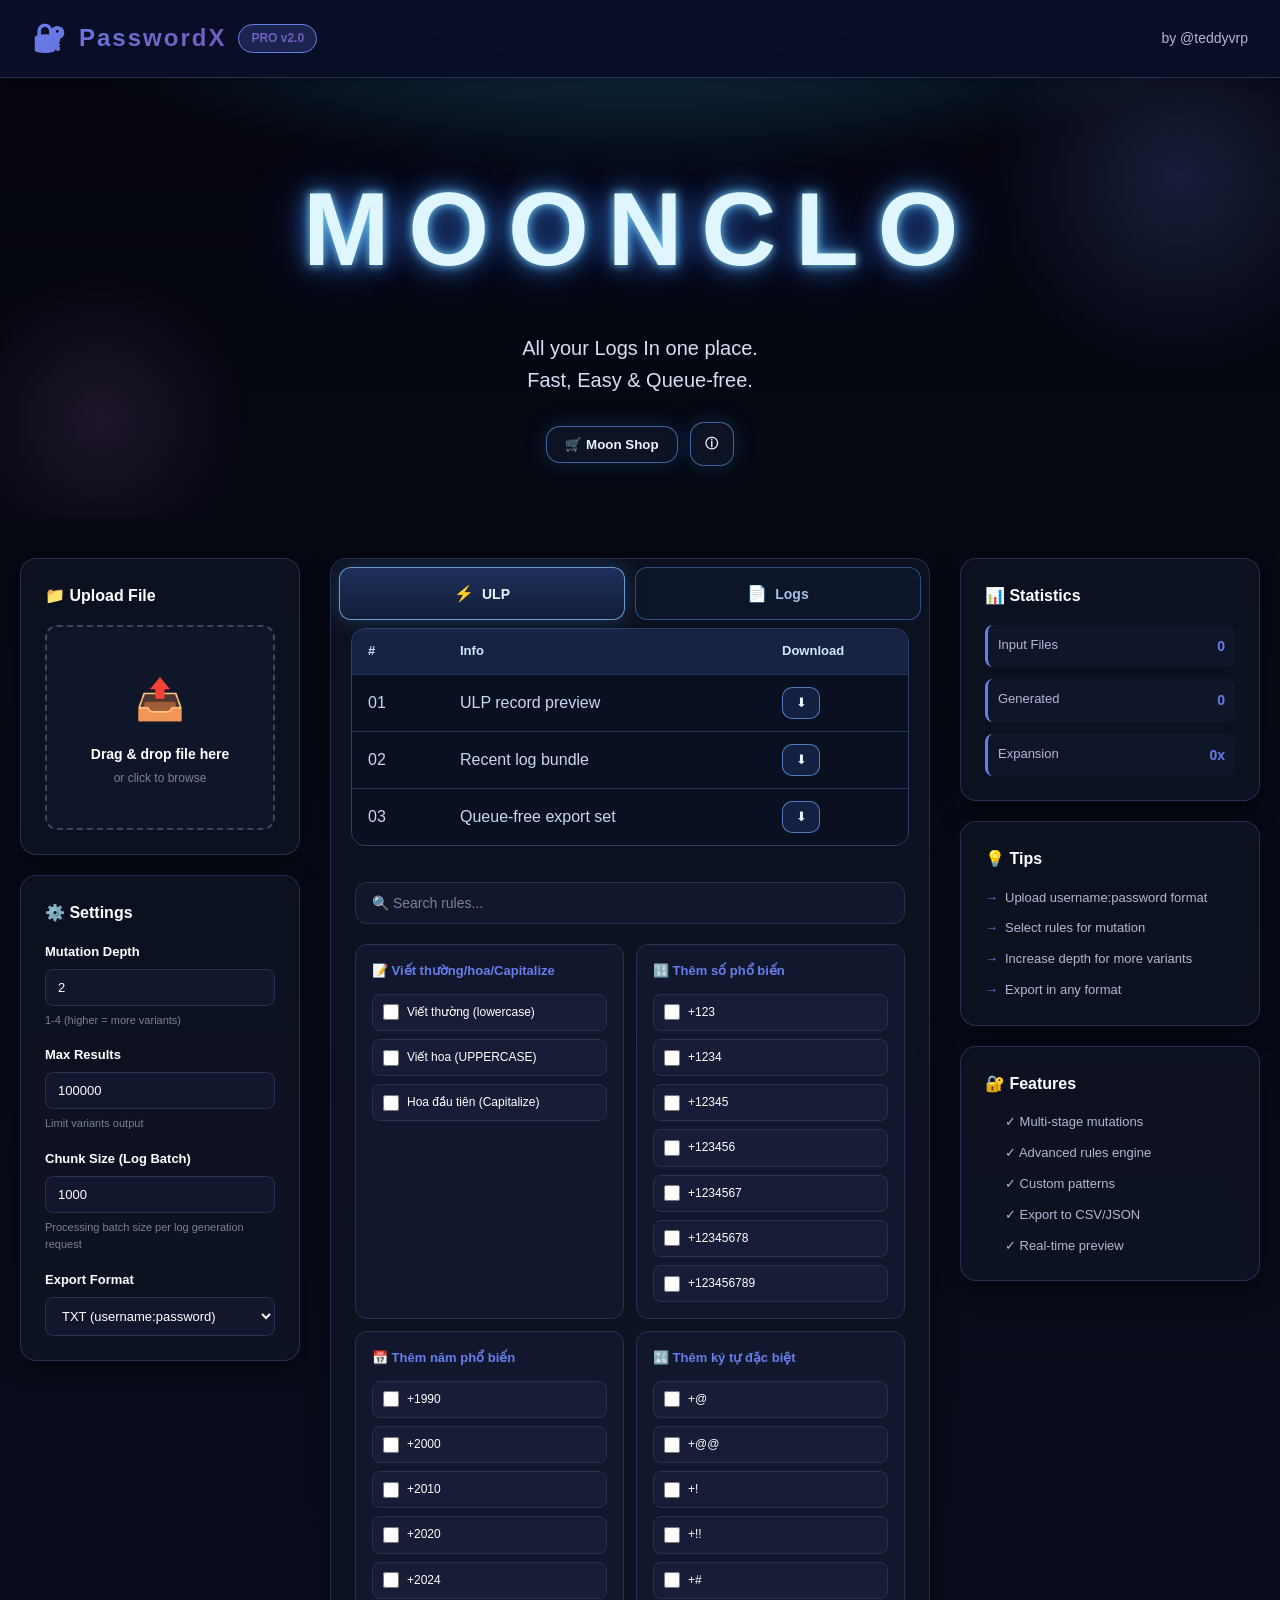
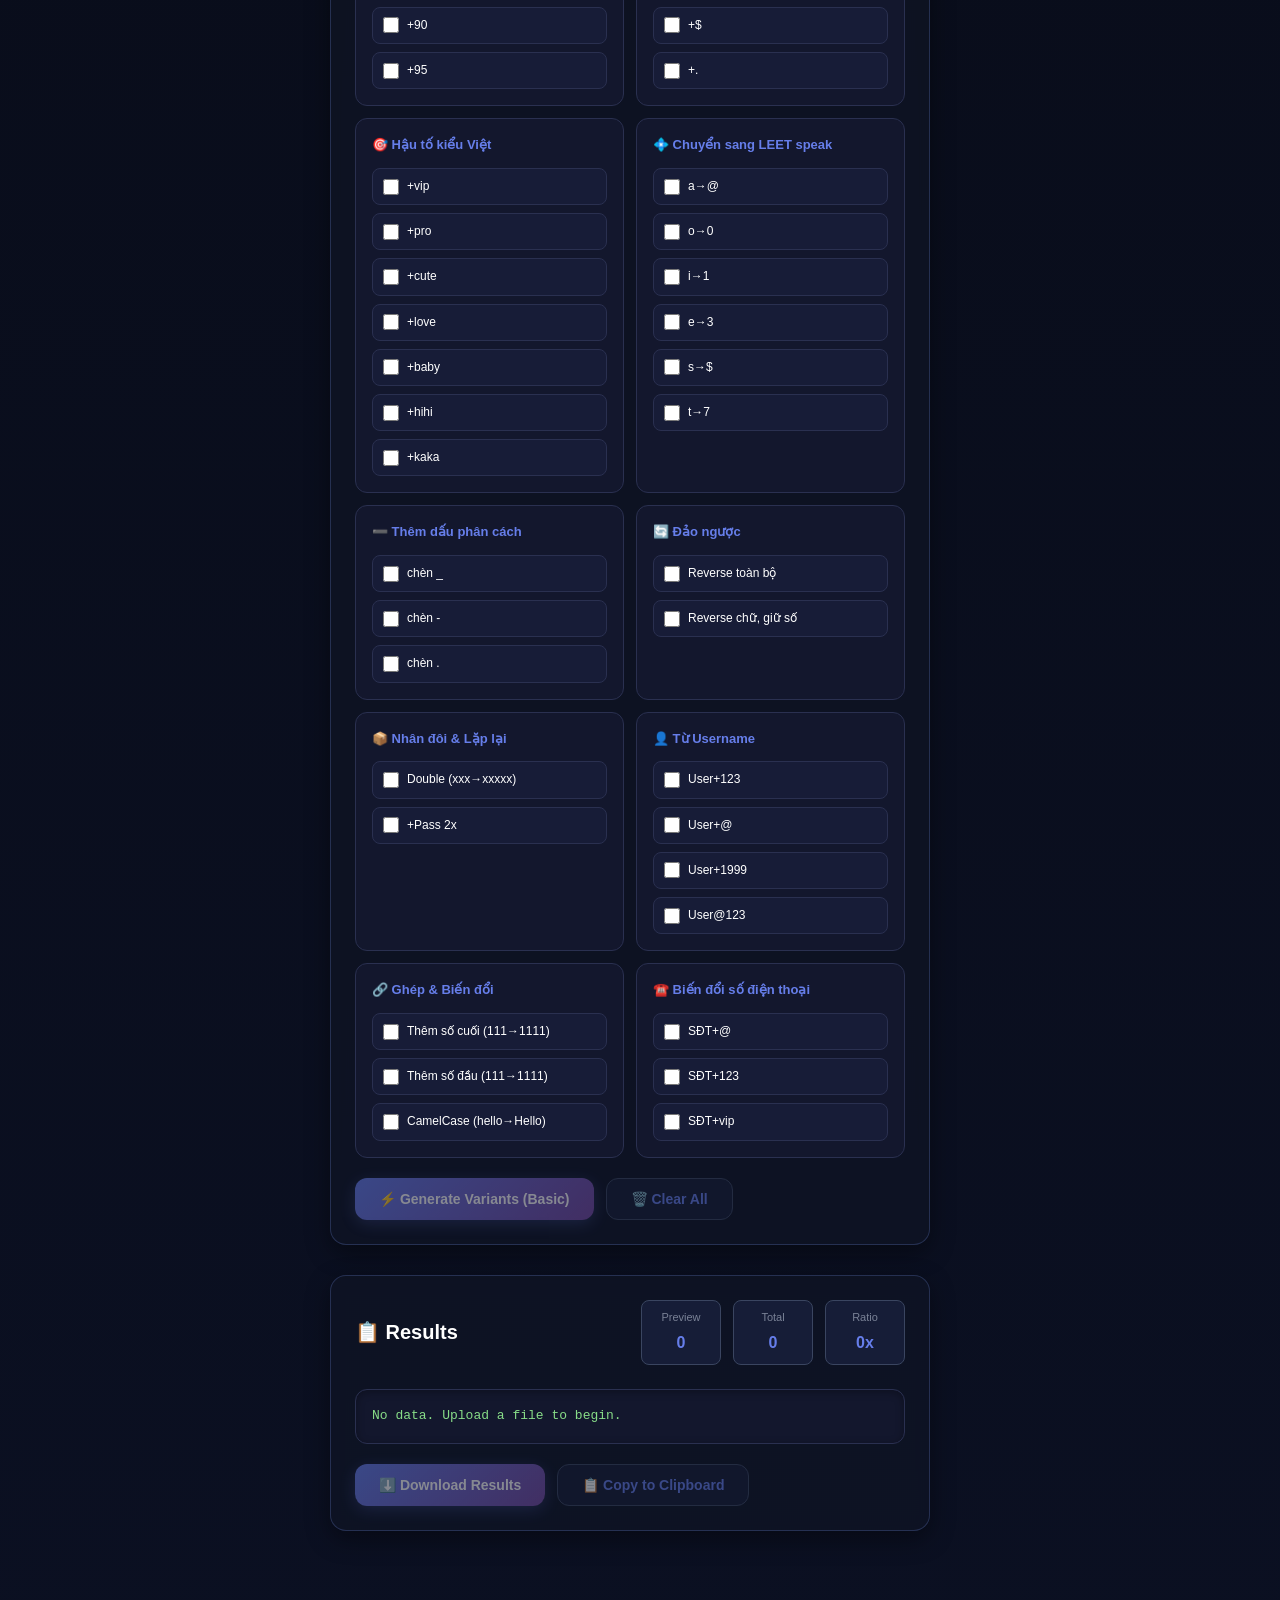
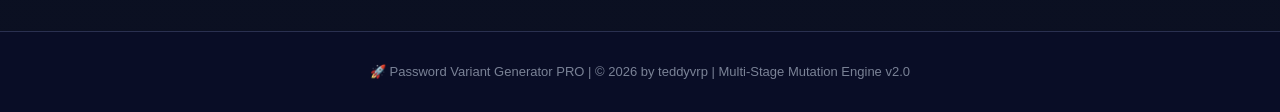
==== commit dca8b7eb: "fix: improve accessibility labels in redesigned moonclo UI Agent-Logs-Url: https://github.com/Khactr" ====
--- a/index.html
+++ b/index.html
@@ -39,8 +39,8 @@
       <h1 class="hero-title">MOONCLO</h1>
       <p class="hero-subtitle">All your Logs In one place.<br>Fast, Easy & Queue-free.</p>
       <div class="hero-actions">
-        <button class="hero-action-btn">🛒 Moon Shop</button>
-        <button class="hero-action-icon" aria-label="Info">ⓘ</button>
+        <button class="hero-action-btn" type="button" aria-label="Moon Shop">🛒 Moon Shop</button>
+        <button class="hero-action-icon" type="button" aria-label="Info">ⓘ</button>
       </div>
     </div>
   </section>
@@ -84,9 +84,9 @@
             <small>Limit variants output</small>
           </div>
           <div class="form-group">
-            <label>Chunk Size</label>
+            <label>Chunk Size (Log Batch)</label>
             <input type="number" id="chunkSize" min="100" max="5000" value="1000">
-            <small>Processing batch size</small>
+            <small>Processing batch size per log generation request</small>
           </div>
           <div class="form-group">
             <label>Export Format</label>
@@ -129,17 +129,17 @@
           <div class="records-table-row">
             <span>01</span>
             <span>ULP record preview</span>
-            <button class="records-download">⬇</button>
+            <button class="records-download" type="button" aria-label="Download ULP record preview">⬇</button>
           </div>
           <div class="records-table-row">
             <span>02</span>
             <span>Recent log bundle</span>
-            <button class="records-download">⬇</button>
+            <button class="records-download" type="button" aria-label="Download recent log bundle">⬇</button>
           </div>
           <div class="records-table-row">
             <span>03</span>
             <span>Queue-free export set</span>
-            <button class="records-download">⬇</button>
+            <button class="records-download" type="button" aria-label="Download queue-free export set">⬇</button>
           </div>
         </div>
 
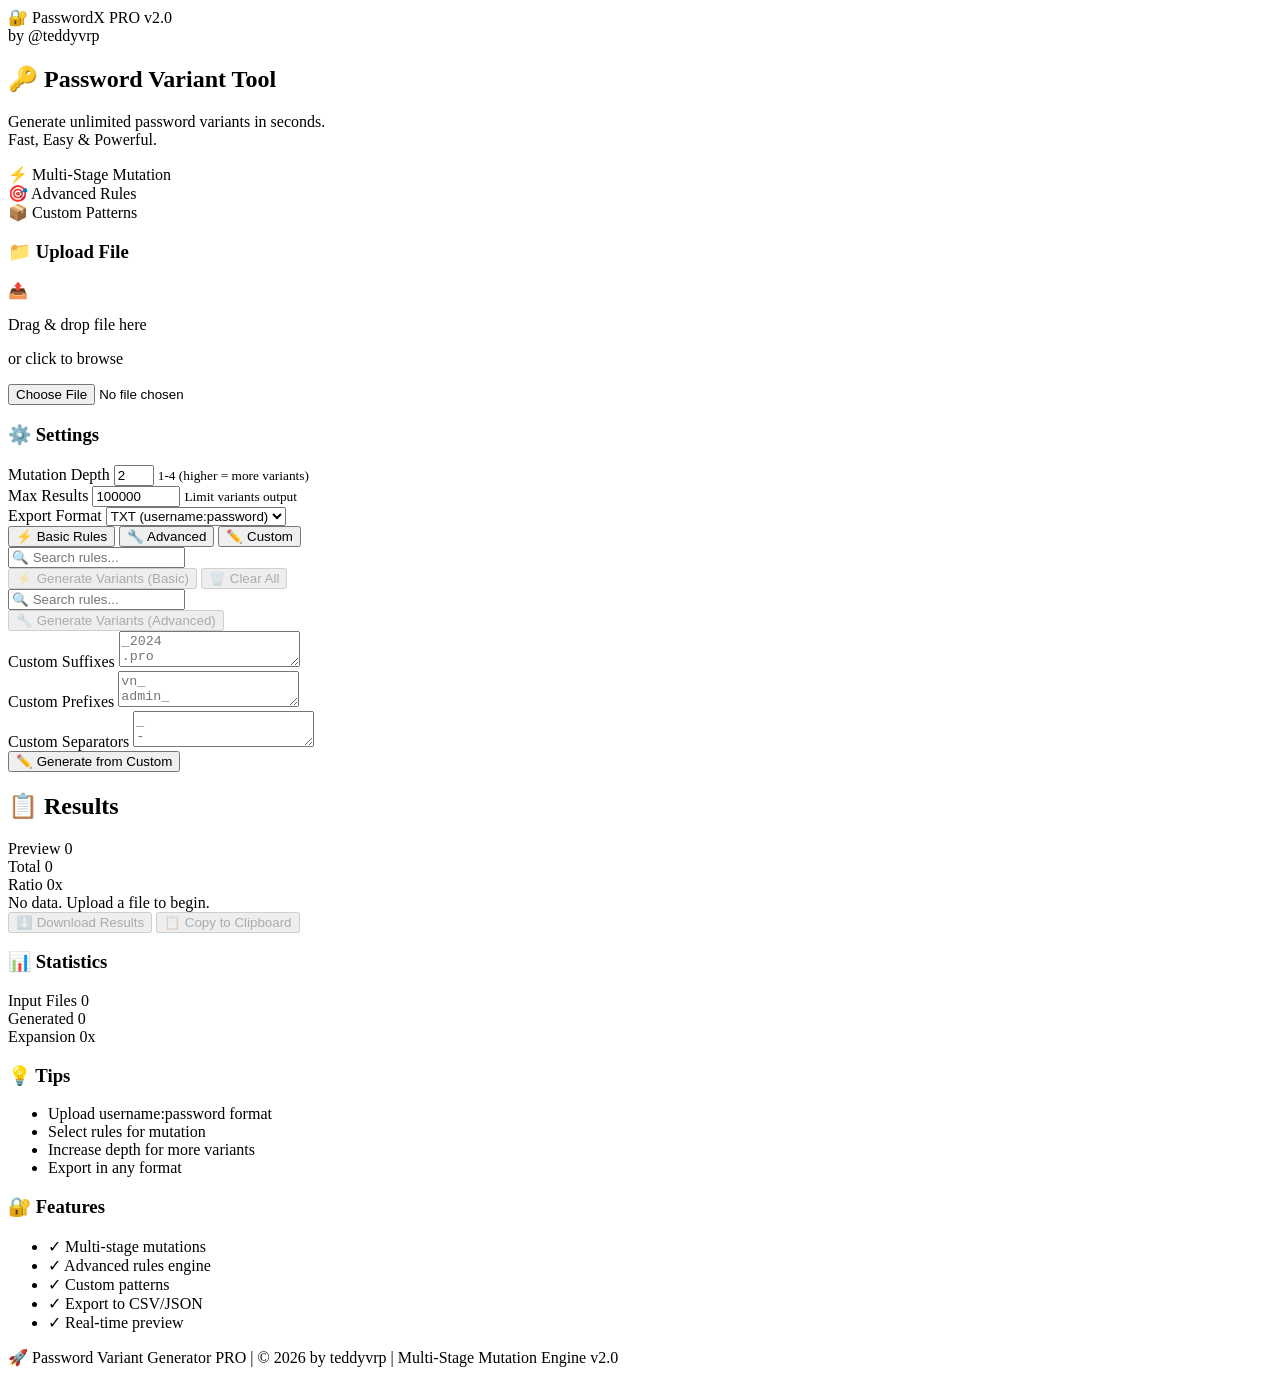
==== commit dc9456b0: "Add files via upload" ====
--- a/index.html
+++ b/index.html
@@ -4,21 +4,10 @@
   <meta charset="UTF-8">
   <meta name="viewport" content="width=device-width, initial-scale=1.0">
   <title>🔑 Password Variant Tool PRO by @teddyvrp</title>
-  <link rel="stylesheet" href="style.css">
-</head>
-<body>
-  <div class="snowflakes" aria-hidden="true">
-    <span class="snowflake"></span>
-    <span class="snowflake"></span>
-    <span class="snowflake"></span>
-    <span class="snowflake"></span>
-    <span class="snowflake"></span>
-    <span class="snowflake"></span>
-    <span class="snowflake"></span>
-    <span class="snowflake"></span>
-  </div>
-
-  <!-- Navbar -->
+  <link rel="stylesheet" href="css/style.css">
+</head>
+<body>
+  <!-- Navbar -->
   <nav class="navbar">
     <div class="navbar-container">
       <div class="navbar-logo">
@@ -36,12 +25,13 @@
   <section class="hero">
     <div class="hero-background"></div>
     <div class="hero-content">
-      <h1 class="hero-title">MOONCLO</h1>
-      <p class="hero-subtitle">All your Logs In one place.<br>Fast, Easy & Queue-free.</p>
-      <div class="hero-actions">
-        <button class="hero-action-btn" type="button" aria-label="Moon Shop">🛒 Moon Shop</button>
-        <button class="hero-action-icon" type="button" aria-label="Info">ⓘ</button>
-      </div>
+      <h1 class="hero-title">🔑 Password Variant Tool</h1>
+      <p class="hero-subtitle">Generate unlimited password variants in seconds.<br>Fast, Easy & Powerful.</p>
+      <div class="hero-features">
+        <div class="feature-badge">⚡ Multi-Stage Mutation</div>
+        <div class="feature-badge">🎯 Advanced Rules</div>
+        <div class="feature-badge">📦 Custom Patterns</div>
+      </div>
     </div>
   </section>
 
@@ -78,19 +68,14 @@
             <input type="number" id="mutationDepth" min="1" max="4" value="2">
             <small>1-4 (higher = more variants)</small>
           </div>
-          <div class="form-group">
-            <label>Max Results</label>
-            <input type="number" id="maxResults" min="1000" max="1000000" value="100000">
-            <small>Limit variants output</small>
-          </div>
-          <div class="form-group">
-            <label>Chunk Size (Log Batch)</label>
-            <input type="number" id="chunkSize" min="100" max="5000" value="1000">
-            <small>Processing batch size per log generation request</small>
-          </div>
-          <div class="form-group">
-            <label>Export Format</label>
-            <select id="exportFormat">
+          <div class="form-group">
+            <label>Max Results</label>
+            <input type="number" id="maxResults" min="1000" max="1000000" value="100000">
+            <small>Limit variants output</small>
+          </div>
+          <div class="form-group">
+            <label>Export Format</label>
+            <select id="exportFormat">
               <option value="txt">TXT (username:password)</option>
               <option value="csv">CSV</option>
               <option value="json">JSON</option>
@@ -106,44 +91,21 @@
       <!-- Tabs -->
       <div class="tabs-container">
         <div class="tabs-header">
-          <button class="tab-button active" data-tab="basic">
-            <span class="tab-icon">⚡</span>
-            <span class="tab-label">ULP</span>
-          </button>
-          <button class="tab-button" data-tab="advanced">
-            <span class="tab-icon">📄</span>
-            <span class="tab-label">Logs</span>
-          </button>
+          <button class="tab-button active" data-tab="basic">
+            <span class="tab-icon">⚡</span>
+            <span class="tab-label">Basic Rules</span>
+          </button>
+          <button class="tab-button" data-tab="advanced">
+            <span class="tab-icon">🔧</span>
+            <span class="tab-label">Advanced</span>
+          </button>
           <button class="tab-button" data-tab="custom">
             <span class="tab-icon">✏️</span>
             <span class="tab-label">Custom</span>
           </button>
-        </div>
-
-        <div class="records-table-card">
-          <div class="records-table-header">
-            <span>#</span>
-            <span>Info</span>
-            <span>Download</span>
-          </div>
-          <div class="records-table-row">
-            <span>01</span>
-            <span>ULP record preview</span>
-            <button class="records-download" type="button" aria-label="Download ULP record preview">⬇</button>
-          </div>
-          <div class="records-table-row">
-            <span>02</span>
-            <span>Recent log bundle</span>
-            <button class="records-download" type="button" aria-label="Download recent log bundle">⬇</button>
-          </div>
-          <div class="records-table-row">
-            <span>03</span>
-            <span>Queue-free export set</span>
-            <button class="records-download" type="button" aria-label="Download queue-free export set">⬇</button>
-          </div>
-        </div>
-
-        <!-- Basic Tab -->
+        </div>
+
+        <!-- Basic Tab -->
         <div class="tab-content active" id="basic">
           <div class="tab-search">
             <input type="text" placeholder="🔍 Search rules..." id="searchBasic" onkeyup="filterRules('basic')">
@@ -153,9 +115,9 @@
             <button class="btn btn-primary" id="generateBasicBtn" onclick="generateVariants('basic')" disabled>
               ⚡ Generate Variants (Basic)
             </button>
-            <button class="btn btn-secondary" id="clearBasicBtn" onclick="clearAll()" disabled>
-              🗑️ Clear All
-            </button>
+            <button class="btn btn-secondary" id="clearBtn" onclick="clearAll()" disabled>
+              🗑️ Clear All
+            </button>
           </div>
         </div>
 
@@ -297,6 +259,6 @@
     </div>
   </footer>
 
-  <script src="app.js"></script>
-</body>
-</html>
+  <script src="js/app.js"></script>
+</body>
+</html>
